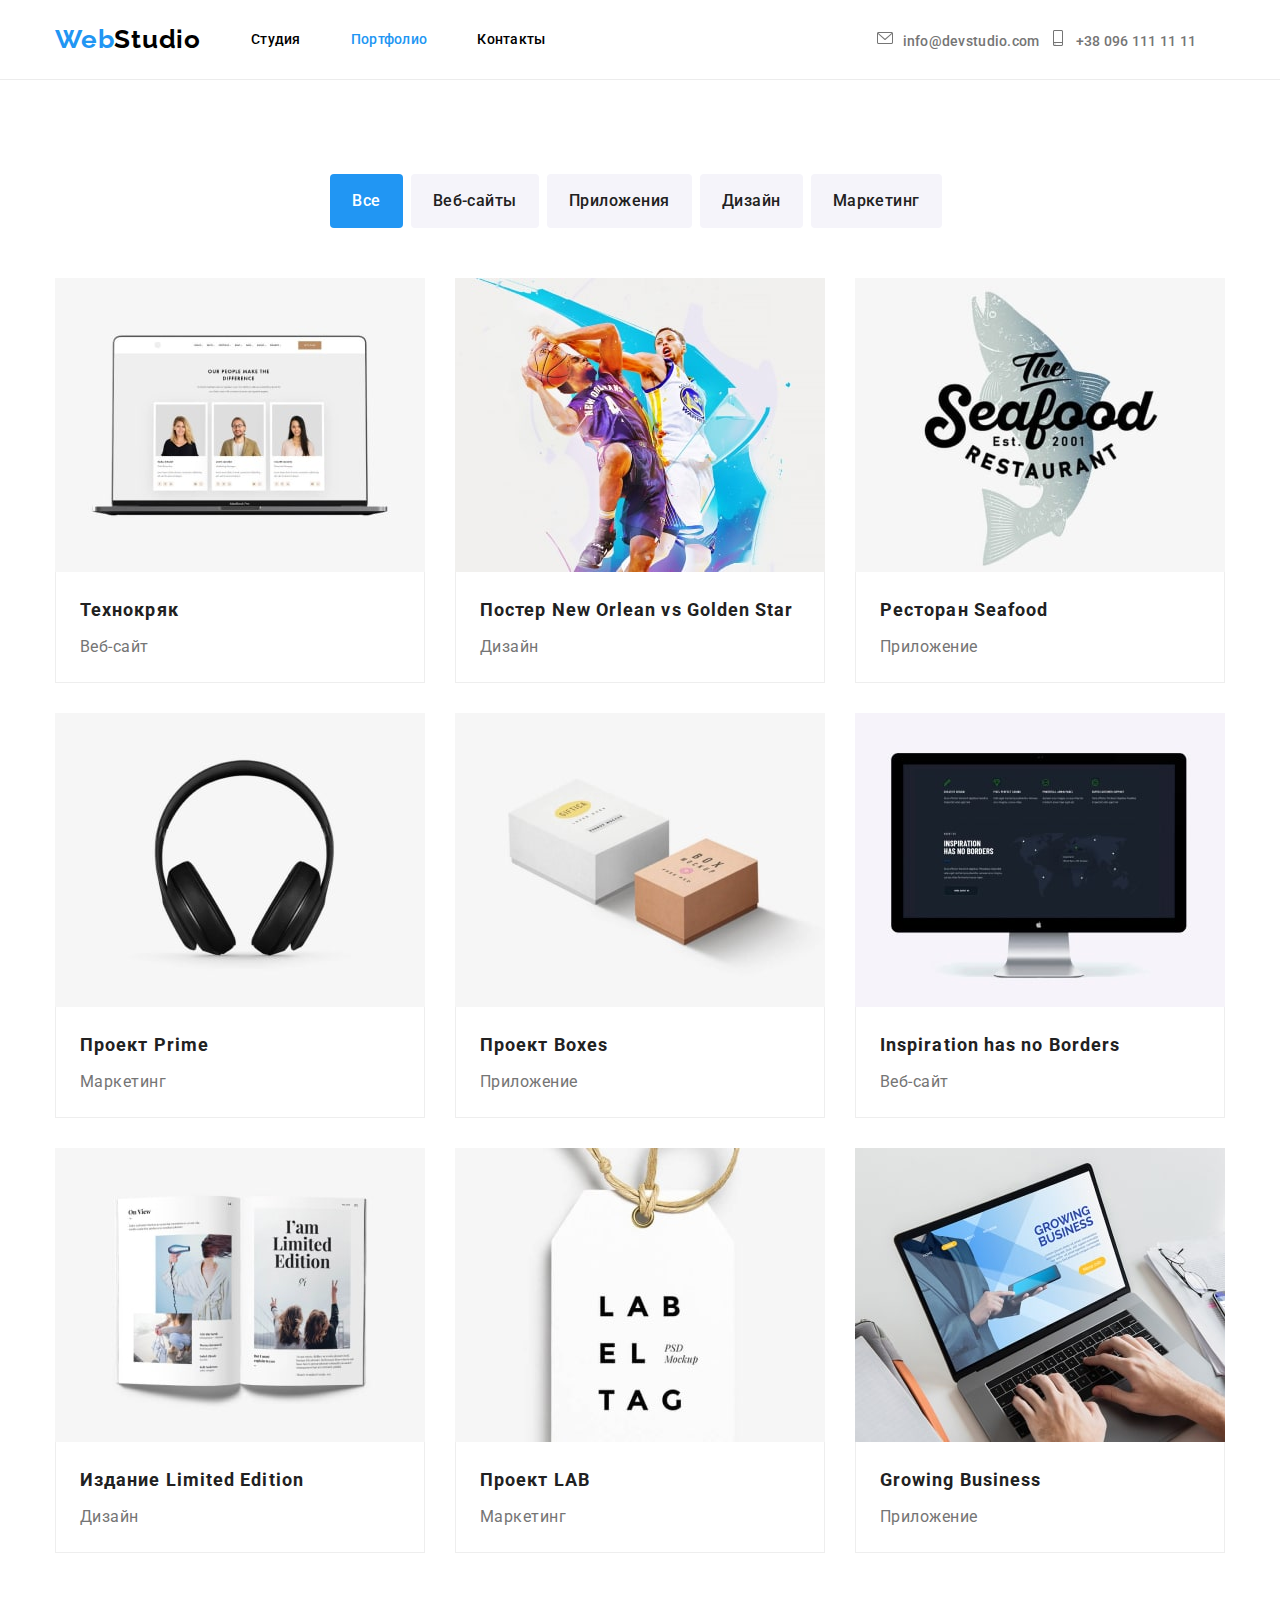
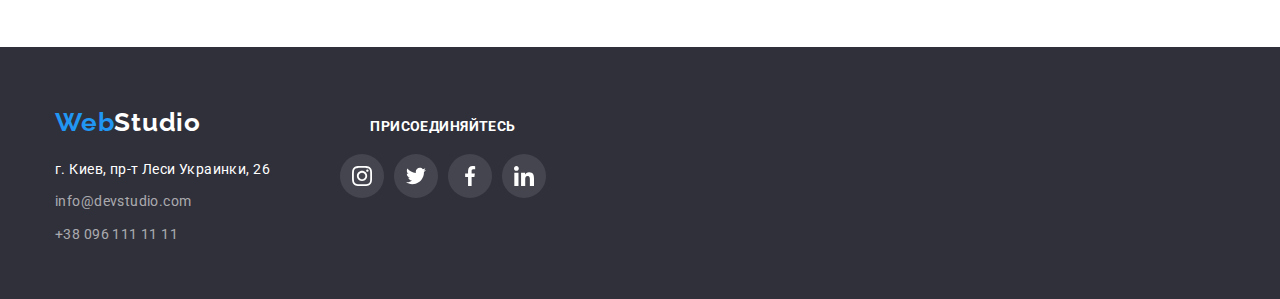
==== portfolio.html @ 9b5bcf2c "Add files via upload" ====
<!DOCTYPE html>
<html lang="ru">
  <head>
    <meta charset="UTF-8" />
    <meta http-equiv="X-UA-Compatible" content="IE=edge" />
    <meta name="viewport" content="width=device-width, initial-scale=1.0" />
    <title>Портфолио</title>
    <link rel="preconnect" href="https://fonts.googleapis.com" />
    <link rel="preconnect" href="https://fonts.gstatic.com" crossorigin />
    <link
      href="https://fonts.googleapis.com/css2?family=Raleway:wght@700&family=Roboto:wght@400;500;700;900&display=swap"
      rel="stylesheet"
    />
    <link
      rel="stylesheet"
      href="https://cdnjs.cloudflare.com/ajax/libs/modern-normalize/1.1.0/modern-normalize.min.css"
    />
    <link rel="stylesheet" href="CSS/style.css" />
  </head>

  <body>
    <header class="head-information">
    <div class="container head-container">
      <a href="" class="logo-link-header link"><span class="logo-first-part" lang="en">
          Web<span class="logo-second-part" lang="en">Studio</span>
      </a>
      <nav class="head-navigation">
        <ul class="head-list link">
          <li class="head-list-item">
            <a class="head-list-link link" href="./index.html">Студия</a>
          </li>
          <li class="head-list-item">
            <a class="head-list-link link current" href="./portfolio.html">Портфолио</a>
          </li>
          <li class="head-list-item">
            <a class="head-list-link link" href="">Контакты</a>
          </li>
        </ul>
      </nav>
      <ul class="head-right link">
        <li class="head-right-item">
          <a class="head-right-link link" href="mailto:info@devstudio.com">
            <svg class="head-right-social-icon" width="16" height="16">
              <use href="./images/sprite_images/icons.svg#icon-envelope"></use>
            </svg>info@devstudio.com
          </a>
        </li>
        <li class="head-right-item">
          <a class="head-right-link link" href="tel:+380961111111">
            <svg class="head-right-social-icon" width="16" height="16">
              <use href="./images/sprite_images/icons.svg#icon-smartphone"></use>
            </svg>+38 096 111 11 11</a>
        </li>
      </ul>
    </div>
  </header>
    <main>
      <section class="portfolio-main-part">
        <h1 class="Portfolio-main-title visually-hidden">Примеры проектов</h1>
        <div class="container">
          <ul class="portfolio-nav-list link">
            <li class="portfolio-nav-item">
              <button class="portfolio-button portfolio-button-active" type="button">Все</button>
            </li>
            <li class="portfolio-nav-item">
              <button class="portfolio-button button" type="button">Веб-сайты</button>
            </li>
            <li class="portfolio-nav-item">
              <button class="portfolio-button button" type="button">Приложения</button>
            </li>
            <li class="portfolio-nav-item">
              <button class="portfolio-button button" type="button">Дизайн</button>
            </li>
            <li class="portfolio-nav-item">
              <button class="portfolio-button button" type="button">Маркетинг</button>
            </li>
          </ul>
          <ul class="portfolio-examples-list link">
            <li class="portfolio-examples-item">
              <img
                src="./images/portfolio_images/img-1.jpg"
                width="370"
                height="294"
                alt="Ноутбук с проектом"
              />
              <div class="container portfolio-description-container">
              <h2 class="portfolio-examples-title">Технокряк</h2>
              <p class="portfolio-examples-text">Веб-сайт</p>
              </div>
            </li>
            <li class="portfolio-examples-item">
              <img
                src="./images/portfolio_images/img-2.jpg"
                width="370"
                height="294"
                alt="Момент матча"
              />
              <div class="container portfolio-description-container">
              <h2 class="portfolio-examples-title">
                Постер <span lang="en">New Orlean vs Golden Star</span>
              </h2>
              <p class="portfolio-examples-text">Дизайн</p>
              </div>
            </li>
            <li class="portfolio-examples-item">
              <img
                src="./images/portfolio_images/img-3.jpg"
                width="370"
                height="294"
                alt="Логотип с рыбой"
              />
              <div class="container portfolio-description-container">
              <h2 class="portfolio-examples-title">Ресторан <span lang="en">Seafood</span></h2>
              <p class="portfolio-examples-text">Приложение</p>
              </div>
            </li>
            <li class="portfolio-examples-item">
              <img
                src="./images/portfolio_images/img-4.jpg"
                width="370"
                height="294"
                alt="Фотография наушников"
              />
              <div class="container portfolio-description-container">
              <h2 class="portfolio-examples-title">Проект <span lang="en">Prime</span></h2>
              <p class="portfolio-examples-text">Маркетинг</p>
              </div>
            </li>
            <li class="portfolio-examples-item">
              <img
                src="./images/portfolio_images/img-5.jpg"
                width="370"
                height="294"
                alt="Фотография коробок"
              />
              <div class="container portfolio-description-container">
              <h2 class="portfolio-examples-title">Проект <span lang="en">Boxes</span></h2>
              <p class="portfolio-examples-text">Приложение</p>
              </div>
            </li>
            <li class="portfolio-examples-item">
              <img
                src="./images/portfolio_images/img-6.jpg"
                width="370"
                height="294"
                alt="Монитор с картой мира"
              />
              <div class="container portfolio-description-container">
              <h2 class="portfolio-examples-title" lang="en">Inspiration has no Borders</h2>
              <p class="portfolio-examples-text">Веб-сайт</p>
              </div>
            </li>
            <li class="portfolio-examples-item">
              <img
                src="./images/portfolio_images/img-7.jpg"
                width="370"
                height="294"
                alt="Разворот книги"
              />
              <div class="container portfolio-description-container">
              <h2 class="portfolio-examples-title">
                Издание <span lang="en">Limited Edition</span>
              </h2>
              <p class="portfolio-examples-text">Дизайн</p>
              </div>
            </li>
            <li class="portfolio-examples-item">
              <img
                src="./images/portfolio_images/img-8.jpg"
                width="370"
                height="294"
                alt="Фотография этикетки"
              />
              <div class="container portfolio-description-container">
              <h2 class="portfolio-examples-title">Проект <span lang="en">LAB</span></h2>
              <p class="portfolio-examples-text">Маркетинг</p>
              </div>
            </li>
            <li class="portfolio-examples-item">
              <img
                src="./images/portfolio_images/img-9.jpg"
                width="370"
                height="294"
                alt="Работа за ноутбуком"
              />
              <div class="container portfolio-description-container">
              <h2 class="portfolio-examples-title" lang="en">Growing Business</h2>
              <p class="portfolio-examples-text">Приложение</p>
              </div>
            </li>
          </ul>
        </div>
      </section>
    </main>
      <footer class="footer">
    <div class="container footer-container">
      <section class="footer-addresses">
        <div class="footer-addressess-part">
          <a href="" class="logo-link-footer link"><span class="logo-first-part-footer" lang="en">
              Web<span class="logo-second-part-footer" lang="en">Studio</span>
          </a>
          <address class="contacts">
            <ul class="contacts-list link">
              <li class="contact-list-item">
                <a class="contact-list-adress link" href="https://goo.gl/maps/caNGbkWrKr49V2LV8" target="_blank"
                  rel="noopener noreferrer">г. Киев, пр-т Леси Украинки, 26</a>
              </li>
              <li class="contact-list-item">
                <a class="contact-list-link link" href="mailto:info@devstudio.com">info@devstudio.com
                </a>
              </li>
              <li class="contact-list-item">
                <a class="contact-list-link link" href="tel:+380961111111">+38 096 111 11 11 </a>
              </li>
            </ul>
            </address>
            </div>
      </section>
    <section class="footer-social">
      <div class="footer-social-part">
        <h3 class="footer-social-title">Присоединяйтесь</h3>
        <ul class="footer-social-list link">
          <li class="footer-social-item">
            <a href="" class="footer-social-link">
              <svg class="footer-social-icon" width="20" height="20">
                <use href="./images/sprite_images/icons.svg#icon-instagram"></use>
              </svg>
            </a>
          </li>
          <li class="footer-social-item">
            <a href="" class="footer-social-link">
              <svg class="footer-social-icon" width="20" height="20">
                <use href="./images/sprite_images/icons.svg#icon-twitter"></use>
              </svg>
            </a>
          </li>
          <li class="footer-social-item">
            <a href="" class="footer-social-link">
              <svg class="footer-social-icon" width="20" height="20">
                <use href="./images/sprite_images/icons.svg#icon-facebook"></use>
              </svg>
            </a>
          </li>
          <li class="footer-social-item">
            <a href="" class="footer-social-link">
              <svg class="footer-social-icon" width="20" height="20">
                <use href="./images/sprite_images/icons.svg#icon-linkedin"></use>
              </svg>
            </a>
          </li>
        </ul>
      </div>
    </section>
    </div>
  </footer>
  </body>
</html>
---- CSS/style.css ----
:root {
  --header-menu-color: #212121;
  --header-contacts-color: #757575;
  --main-title-color: #ffffff;
  --secondary-title-color: #212121;
  --article-color: #757575;
  --button-text-color: #ffffff;
  --team-name-color: #212121;
  --team-text-color: #757575;
  --footer-adress-color: #ffffff;
  --portfolio-examples-title-color: #212121;
  --portfolio-examples-text-color: #757575;
  --accent-color: #2196f3;
  --title-background-color:#2f303a;
  --footer-contacts-color:rgba(255, 255, 255, 0.6);
;
}

p,
h1,
h2,
h3,
h4,
h5,
h6 {
  margin: 0;
}

ul {
  margin: 0;
  padding: 0;
  list-style: none;
}

button {
  cursor: pointer;
}

img {
  display: block;
}

.container {
  max-width: 1200px;
  padding-left: 15px;
  padding-right: 15px;
  margin: 0 auto;
}

body {
  font-family: 'Roboto', sans-serif;
  background-color: #ffffff;
}

.link {
  list-style-type: none;
  text-decoration: none;
}

/*---------------web-studio-style---------------*/

/*---------------header-style---------------*/

.head-list-link {
  font-weight: 500;
  font-size: 14px;
  line-height: 1.06;
  letter-spacing: 0.02em;
  color: var(--header-menu-color);
  color: inherit;
}

.head-list-link:hover,
.head-list-link:focus {
  color: var(--accent-color);
}

.contact-list-link:hover,
.contact-list-link:focus {
  color: var(--accent-color);
}



.logo-first-part {
  font-family: Raleway;
  font-style: normal;
  font-weight: bold;
  font-size: 26px;
  line-height: 1.19;
  letter-spacing: 0.03em;
  color: #2196f3;
}

.logo-second-part {
  font-family: Raleway;
  font-style: normal;
  font-weight: bold;
  font-size: 26px;
  line-height: 1.19;
  letter-spacing: 0.03em;
  color: #000000;
}

.logo-link-header{
  display: block;
  margin-right: 50px;
  margin-top: 24px;
  margin-bottom: 24px;
}

.head-right {
  font-weight: 500;
  font-size: 14px;
  line-height: 1.06;
  letter-spacing: 0.02em;
  color: var(--header-contacts-color);
}

.current {
  color: #2196f3;
}

.head-container{
  display: flex;
  align-items: center;
}

.head-list {
  display: flex;
}

.head-list-link{
  display: block;
  padding-bottom: 32px;
  padding-top: 32px;
}

.head-list-item {
  margin-right: 50px;
}

.head-list-item:last-child{
  margin-right: 0px;
}

.head-list{
  margin-right: 331px;
}

.head-right {
  display: flex;
  align-items: center;
}

.head-right-item{
  display: block;
  margin-right: 50px;
}

.head-right-link{
  padding-top: 32px;
  padding-bottom: 32px;
}

.head-right-link {
  color: var(--header-contacts-color);
}

.head-right-link:hover,
.head-right-link:focus {
  color: var(--accent-color);
}

.head-right-social-icon{
  margin-right: 10px;
}

.head-right-social-icon{
  fill: currentColor;
}

.head-right-link:hover .head-right-link-icon,
.head-right-link:focus .head-right-link-icon {
  color: var(--accent-color);
}

.head-right-item:first-child{
  margin-right: 10px;
}

.head-right-item:last-child{
  margin-right: 0px;
}

.head-information{
    border-bottom: 1px solid #ECECEC;
}

/*---------------main part style---------------*/

.hero-title {
  font-weight: 900;
  font-size: 44px;
  line-height: 1.36;
  text-align: center;
  width: 696px;
  height: 120px;
  letter-spacing: 0.06em;
  text-transform: uppercase;
  color: var(--main-title-color);
  margin: 0 auto 30px;
}

.hero-upper-information {
  padding-top: 200px ;
  padding-bottom: 200px;
  background-color: var(--title-background-color);
  background-image: linear-gradient(rgba(47, 48, 58, 0.4), rgba(47, 48, 58, 0.4)), url(../images/hero_images/header-background.jpg);
  background-repeat: no-repeat;
  background-position: center;
  background-size: cover;
}
/*---------------button-style---------------*/
.order-button {
  font-family: Roboto, sans-serif;
  font-weight: 700;
  font-size: 16px;
  line-height: 1.87;
  letter-spacing: 0.06em;
  color: var(--button-text-color);
  background-color: var(--accent-color);
  width: 200px;
  height: 50px;
  border: none;
  border-radius: 4px;
}

.btn{
  display: block;
  text-align: center;
  margin: 0 auto;
}
.order-button:hover,
.order-button:focus {
  color: var(--button-text-color);
  box-shadow: 0px 3px 1px rgba(0, 0, 0, 0.1), 0px 1px 2px rgba(0, 0, 0, 0.08),
  0px 2px 2px rgba(0, 0, 0, 0.12);
  cursor: pointer;
}



/*---------------feat-part-style---------------*/

.features-list-title {
  font-weight: bold;
  font-size: 14px;
  line-height: 1.06;
  letter-spacing: 0.03em;
  text-transform: uppercase;
  color: var(--secondary-title-color);
  margin-bottom: 10px;
}

.visually-hidden {
    position: absolute;
    width: 1px;
    height: 1px;
    margin: -1px;
    border: 0;
    padding: 0;
    white-space: nowrap;
    clip-path: inset(100%);
    clip: rect(0 0 0 0);
    overflow: hidden;
}

.features{
  padding-top: 94px;
  padding-bottom: 94px;
}

.features-list-text {
  font-weight: normal;
  font-size: 14px;
  line-height: 1.46;
  letter-spacing: 0.03em;
  color: var(--article-color);
}

.features-list {
  display: flex;
}

.features-item {
  margin-right: 30px;
  width: 270px;
}

.features-item:last-child{
  margin-right: 0px;
}

.fetures-icon{
    fill: #AFB1B8;
}

.features-icon-item{
    width: 100%;
  height: 100%;
  border: rgba(175, 177, 184, 1);
  display: flex;
  align-items: center;

}

.features-icon-link{
  border-top: 1px solid #F5F4FA;
  border-right: 1px solid #F5F4FA;
  border-left: 1px solid #F5F4FA;
  border-bottom: 1px solid #F5F4FA;
  padding: 25px 100px 25px 100px;
  margin-right: 30px;
  margin-bottom: 30px;
  border-radius: 4%;
    background-color: #F5F4FA;
}

.features-icon-link:last-child{
  margin-right: 0;
}

/*---------------performance-part-style---------------*/

.performance-title {
  align-items: center;
  margin-bottom: 50px;
}

.performance-list {
  display: flex;
}

.performance {
  padding-bottom: 94px;
}

.performance-item {
  margin-right: 30px;
}

.performance-item:last-child {
  margin-right: 0;
}

.performance-title {
  font-weight: bold;
  font-size: 36px;
  line-height: 1.16;
  text-align: center;
  letter-spacing: 0.03em;
  color: var(--secondary-title-color);
}

.team-title {
  font-weight: bold;
  font-size: 36px;
  line-height: 1.16;
  text-align: center;
  letter-spacing: 0.03em;
  color: var(--secondary-title-color);
}
/*------------------team-part--------------*/
.team-list-title {
  font-weight: 500;
  font-size: 16px;
  line-height: 1.18;
  letter-spacing: 0.03em;
  border: none;
  border-radius: 4px;
  color: var(--team-name-color);
}

.team-list-text {
  font-weight: normal;
  font-size: 16px;
  line-height: 1.18;
  letter-spacing: 0.03em;
  border: none;
  border-radius: 4px;
  color: var(--team-text-color);
}

.team-list-item {
  border: none;
  border-radius: 4px;
  background-color: #ffffff;
  box-shadow: 0px 3px 1px rgba(0, 0, 0, 0.1), 0px 1px 2px rgba(0, 0, 0, 0.08),
    0px 2px 2px rgba(0, 0, 0, 0.12);
}

.team {
  background-color: #f5f4fa;
  padding-top: 94px;
  padding-bottom: 94px;
}

.team-list {
  display: flex;
}

.team-title{
  margin-bottom: 50px;
}

.team-list {
  margin: -15px;
}

.team-list-item{
  margin: 15px;
}

.team-list-text{
  margin-bottom: 16px;
}

.team-description-container{
  text-align: center;
  padding: 30px 32px 30px 32px;
}

.team-list-title{
  margin-bottom: 10px;
}

.team-social-list{
  display: flex;
  justify-content: center;
}

.team-social-item{
  width: 44px;
  height: 44px;
  margin-right: 10px;
}

.team-social-item:last-child{
  margin-right: 0;
}

.team-social-link{
  width: 100%;
  height: 100%;
  border-radius: 50%;
  display: flex;
  align-items: center;
  justify-content: center;
  background-color: #ffffff;
}

.team-social-link:hover,
.team-social-link:focus{
  background-color: var(--accent-color);
}

.team-social-icon{
  fill: #AFB1B8;
}

.team-social-link:hover .team-social-icon,
.team-social-link:focus .team-social-icon{
  fill: var(--button-text-color);
}
/*---------------clients-part---------------*/

.regular-clients-section{
  padding-top: 94px;
  padding-bottom: 94px;
}

.clients-title{
  font-family: Roboto;
font-style: normal;
font-weight: bold;
font-size: 36px;
line-height: 42px;
text-align: center;
letter-spacing: 0.03em;
  text-align: center;
  margin-bottom: 50px;
}

.our-clients-icon{
    fill: #AFB1B8
}

.regular-clients-list{
  width: 100%;
  height: 100%;
  border: rgba(175, 177, 184, 1);
  display: flex;
  align-items: center;
  background-color: #ffffff;
  
}

.regular-clients-item{
  border-top: 1px solid #AFB1B8;
  border-right: 1px solid #AFB1B8;
  border-left: 1px solid #AFB1B8;
  border-bottom: 1px solid #AFB1B8;
  padding: 16px 32px 16px 32px;
  margin-right: 30px;
  border-radius: 4%;
}

.regular-clients-item:last-child{
  margin-right: 0;
}

.regular-clients-item:hover .our-clients-icon,
.regular-clients-item:focus .our-clients-icon{
  fill: var(--accent-color);
  border: var(--accent-color);
}

/*---------------footer-style---------------*/

.logo-first-part-footer {
  font-family: Raleway;
  font-style: normal;
  font-weight: bold;
  font-size: 26px;
  line-height: 1.19;
  letter-spacing: 0.03em;
  color: #2196f3;
}

.logo-second-part-footer {
  font-family: Raleway;
  font-style: normal;
  font-weight: bold;
  font-size: 26px;
  line-height: 1.19;
  letter-spacing: 0.03em;
  color: #ffffff;
}

.footer {
  font-family: 'Roboto', sans-serif;
  font-style: normal;
  background-color: #2f303a;
  height: 252px;
}
.contact-list-adress {
  font-family: 'Roboto', sans-serif;
  font-style: normal;
  font-weight: normal;
  font-size: 14px;
  line-height: 1.71;
  letter-spacing: 0.03em;
  color: var(--footer-adress-color);
  font-family: inherit;
}

.contact-list-link {
  font-family: 'Roboto', sans-serif;
  font-style: normal;
  font-weight: normal;
  font-size: 14px;
  line-height: 1.71;
  letter-spacing: 0.03em;
  color: var(--footer-contacts-color);
}

.contact-list-link:hover,
.contact-list-link:focus {
  color: var(--accent-color);
}

.contact-list-adress:hover,
.contact-list-adress:focus {
  color: var(--accent-color);
}

.footer-social-title{
font-family: Roboto;
font-style: normal;
font-weight: bold;
font-size: 14px;
line-height: 16px;
letter-spacing: 0.03em;
text-transform: uppercase;
}

.footer-container{
  display: flex;
  align-items: baseline;
}

.footer{
  padding-top: 60px;
  padding-bottom: 60px;
}

.logo-link-footer{
  display: block;
  margin-bottom: 20px;
}

.contact-list-item {
  margin-bottom: 9px;
}

.footer-addresses{
  margin-right: 70px;
}

.contact-list-item:last-child{
  margin-bottom: 0px;
}

.footer-social-title{
  text-align: center;
  color: #ffffff;
  margin-bottom: 20px;
}

.footer-social-list{
  display: flex;
  flex-direction: row;
}

.footer-social-title{
  align-items: baseline;
}

.footer-social-item{
  width: 44px;
  height: 44px;
  margin-right: 10px;
}

.footer-social-item:last-child{
  margin-right: 0;
}

.footer-social-link{
  width: 100%;
  height: 100%;
  border-radius: 50%;
  display: flex;
  align-items: center;
  justify-content: center;
  background-color: rgba(255, 255, 255, 0.1);
  
}

.footer-social-link:hover,
.footer-social-link:focus{
  background-color: var(--accent-color);
}

.footer-social-icon{
  fill: #ffffff;
}

.footer-social-link:hover .footer-social-icon,
.footer-social-link:focus .footer-social-icon{
  fill: var(--button-text-color);
}

/*---------------portfolio-style---------------*/
.portfolio-main-part{
  padding-top: 94px;
  padding-bottom: 94px;
}

.portfolio-nav-list {
  display: flex;
  justify-content: center;
  margin-bottom: 50px;
}

.portfolio-nav-item{
  margin-right: 8px;
}

.portfolio-button {
  font-family: Roboto, sans-serif;
  font-weight: 500;
  font-size: 16px;
  line-height: 2.62;
  text-align: center;
  letter-spacing: 0.03em;
  color: var(--secondary-title-color);
  background-color: #f5f4fa;
  border: none;
  border-radius: 4px;
    padding: 6px 22px;
}

.portfolio-button-active {
  color: #ffffff;
  background-color: var(--accent-color);
}
.portfolio-button:active {
  color: #ffffff;
  background-color: var(--accent-color);
  box-shadow: 0px 3px 1px rgba(0, 0, 0, 0.1), 0px 1px 2px rgba(0, 0, 0, 0.08),
    0px 2px 2px rgba(0, 0, 0, 0.12);
  cursor: pointer;
}

.portfolio-button:hover,
.portfolio-button:focus {
  color: #ffffff;
  background-color: var(--accent-color);
    box-shadow: 0px 3px 1px rgba(0, 0, 0, 0.1), 0px 1px 2px rgba(0, 0, 0, 0.08),
  0px 2px 2px rgba(0, 0, 0, 0.12);
  cursor: pointer;
}

/*---------------header-exact-as-previous------*/

.portfolio-examples-title {
  font-weight: bold;
  font-size: 18px;
  line-height: 2;
  letter-spacing: 0.06em;
  color: var(--portfolio-examples-title-color);
}

.portfolio-examples-text {
  font-weight: normal;
  font-size: 16px;
  line-height: 1.87;
  letter-spacing: 0.03em;
  color: var(--portfolio-examples-text-color);
}

.portfolio-examples-list {
  display: flex;
  flex-wrap: wrap;
}

.portfolio-examples-item:not(:nth-child(3n)) {
  margin-right: 30px;
}

.portfolio-examples-item:not(:nth-last-child(-n + 3)) {
  margin-bottom: 30px;
}

.portfolio-examples-item:hover,
.portfolio-examples-item:focus{
  box-shadow: 0px 3px 1px rgba(0, 0, 0, 0.1), 0px 1px 2px rgba(0, 0, 0, 0.08),
  0px 2px 2px rgba(0, 0, 0, 0.12);
  cursor: pointer;
}

.portfolio-description-container{
  padding: 20px 24px 20px 24px;
  border: 1px solid #eeeeee;
  border-top: 0;
}

.portfolio-examples-title{
  margin-bottom: 4px;
}

/*---------------footer exact as previous------*/
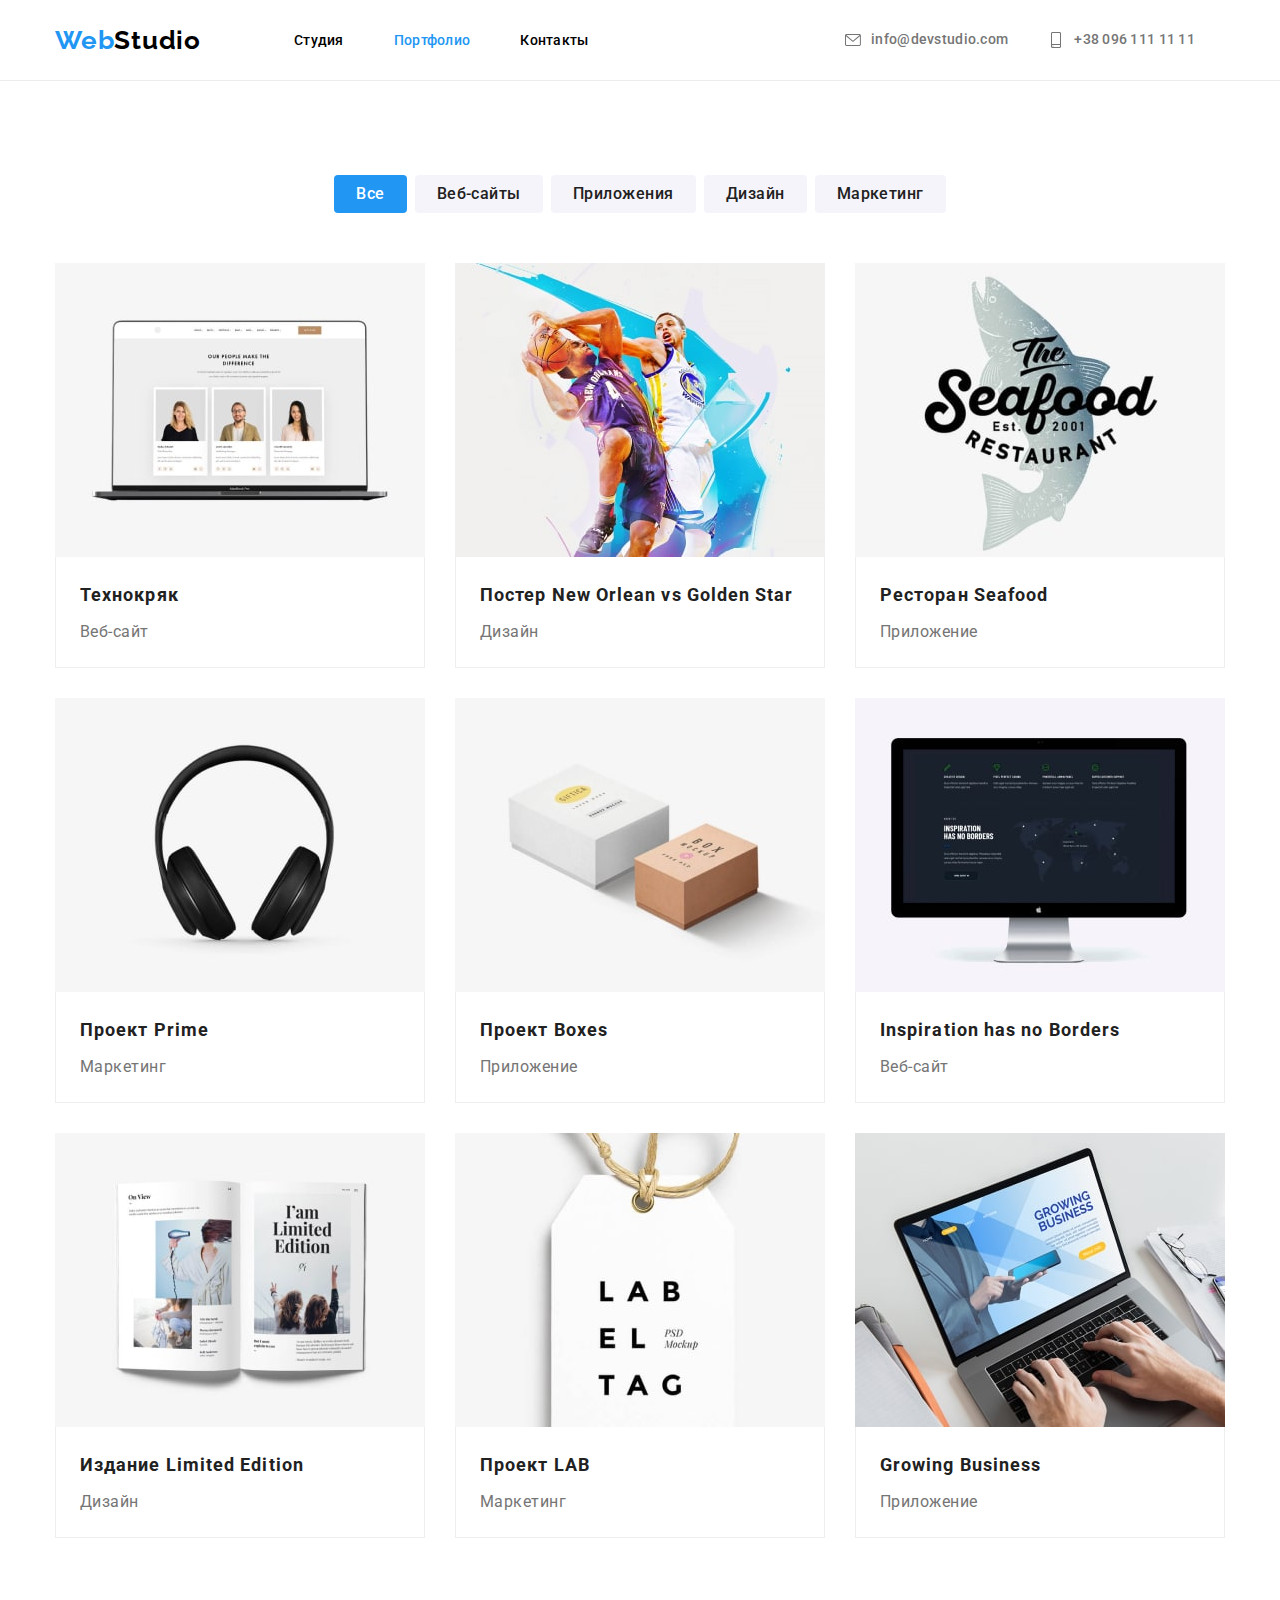
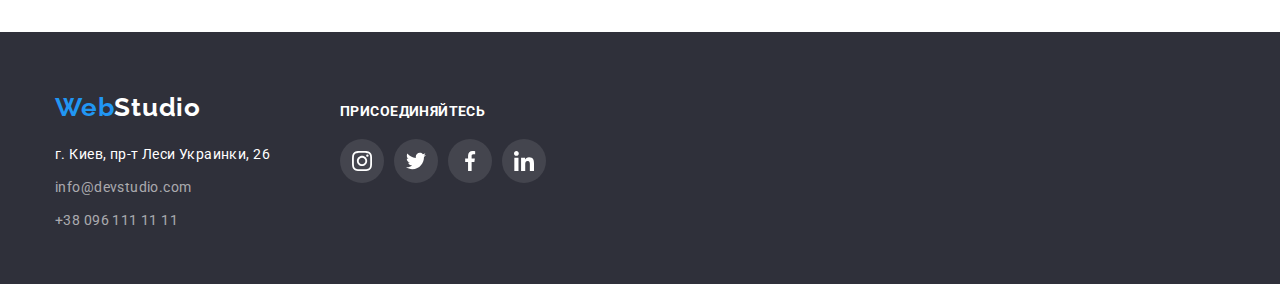
==== commit 1877e558: "Add files via upload" ====
--- a/portfolio.html
+++ b/portfolio.html
@@ -21,7 +21,7 @@
   <body>
     <header class="head-information">
     <div class="container head-container">
-      <a href="" class="logo-link-header link"><span class="logo-first-part" lang="en">
+      <a href="" class="logo-link-header link">
           Web<span class="logo-second-part" lang="en">Studio</span>
       </a>
       <nav class="head-navigation">
@@ -77,6 +77,7 @@
           </ul>
           <ul class="portfolio-examples-list link">
             <li class="portfolio-examples-item">
+              <a href="" class="portfolio-box link">
               <img
                 src="./images/portfolio_images/img-1.jpg"
                 width="370"
@@ -87,8 +88,10 @@
               <h2 class="portfolio-examples-title">Технокряк</h2>
               <p class="portfolio-examples-text">Веб-сайт</p>
               </div>
-            </li>
-            <li class="portfolio-examples-item">
+              </a>
+            </li>
+            <li class="portfolio-examples-item">
+              <a href="" class="portfolio-box link">
               <img
                 src="./images/portfolio_images/img-2.jpg"
                 width="370"
@@ -101,8 +104,10 @@
               </h2>
               <p class="portfolio-examples-text">Дизайн</p>
               </div>
-            </li>
-            <li class="portfolio-examples-item">
+              </a>
+            </li>
+            <li class="portfolio-examples-item">
+              <a href="" class="portfolio-box link">
               <img
                 src="./images/portfolio_images/img-3.jpg"
                 width="370"
@@ -113,8 +118,10 @@
               <h2 class="portfolio-examples-title">Ресторан <span lang="en">Seafood</span></h2>
               <p class="portfolio-examples-text">Приложение</p>
               </div>
-            </li>
-            <li class="portfolio-examples-item">
+              </a>
+            </li>
+            <li class="portfolio-examples-item">
+              <a href="" class="portfolio-box link">
               <img
                 src="./images/portfolio_images/img-4.jpg"
                 width="370"
@@ -125,8 +132,10 @@
               <h2 class="portfolio-examples-title">Проект <span lang="en">Prime</span></h2>
               <p class="portfolio-examples-text">Маркетинг</p>
               </div>
-            </li>
-            <li class="portfolio-examples-item">
+              </a>
+            </li>
+            <li class="portfolio-examples-item">
+              <a href="" class="portfolio-box link">
               <img
                 src="./images/portfolio_images/img-5.jpg"
                 width="370"
@@ -137,8 +146,10 @@
               <h2 class="portfolio-examples-title">Проект <span lang="en">Boxes</span></h2>
               <p class="portfolio-examples-text">Приложение</p>
               </div>
-            </li>
-            <li class="portfolio-examples-item">
+              </a>
+            </li>
+            <li class="portfolio-examples-item">
+              <a href="" class="portfolio-box link">
               <img
                 src="./images/portfolio_images/img-6.jpg"
                 width="370"
@@ -149,8 +160,10 @@
               <h2 class="portfolio-examples-title" lang="en">Inspiration has no Borders</h2>
               <p class="portfolio-examples-text">Веб-сайт</p>
               </div>
-            </li>
-            <li class="portfolio-examples-item">
+              </a>
+            </li>
+            <li class="portfolio-examples-item">
+              <a href="" class="portfolio-box link">
               <img
                 src="./images/portfolio_images/img-7.jpg"
                 width="370"
@@ -163,8 +176,10 @@
               </h2>
               <p class="portfolio-examples-text">Дизайн</p>
               </div>
-            </li>
-            <li class="portfolio-examples-item">
+              </a>
+            </li>
+            <li class="portfolio-examples-item">
+              <a href="" class="portfolio-box link">
               <img
                 src="./images/portfolio_images/img-8.jpg"
                 width="370"
@@ -175,8 +190,10 @@
               <h2 class="portfolio-examples-title">Проект <span lang="en">LAB</span></h2>
               <p class="portfolio-examples-text">Маркетинг</p>
               </div>
-            </li>
-            <li class="portfolio-examples-item">
+              </a>
+            </li>
+            <li class="portfolio-examples-item">
+              <a href="" class="portfolio-box link">
               <img
                 src="./images/portfolio_images/img-9.jpg"
                 width="370"
@@ -187,6 +204,7 @@
               <h2 class="portfolio-examples-title" lang="en">Growing Business</h2>
               <p class="portfolio-examples-text">Приложение</p>
               </div>
+              </a>
             </li>
           </ul>
         </div>
@@ -196,7 +214,7 @@
     <div class="container footer-container">
       <section class="footer-addresses">
         <div class="footer-addressess-part">
-          <a href="" class="logo-link-footer link"><span class="logo-first-part-footer" lang="en">
+          <a href="" class="logo-link-footer link">
               Web<span class="logo-second-part-footer" lang="en">Studio</span>
           </a>
           <address class="contacts">
--- a/CSS/style.css
+++ b/CSS/style.css
@@ -82,7 +82,7 @@
 
 
 
-.logo-first-part {
+.logo-link-header {
   font-family: Raleway;
   font-style: normal;
   font-weight: bold;
@@ -104,15 +104,15 @@
 
 .logo-link-header{
   display: block;
-  margin-right: 50px;
-  margin-top: 24px;
-  margin-bottom: 24px;
+  margin-right: 93px;
+  padding-top: 24px;
+  padding-bottom: 24px;
 }
 
 .head-right {
   font-weight: 500;
   font-size: 14px;
-  line-height: 1.06;
+  line-height: 1.14;
   letter-spacing: 0.02em;
   color: var(--header-contacts-color);
 }
@@ -144,8 +144,8 @@
   margin-right: 0px;
 }
 
-.head-list{
-  margin-right: 331px;
+.head-navigation{
+  margin-right: auto;
 }
 
 .head-right {
@@ -154,8 +154,8 @@
 }
 
 .head-right-item{
-  display: block;
-  margin-right: 50px;
+  display: flex;
+  align-items: center;
 }
 
 .head-right-link{
@@ -163,6 +163,10 @@
   padding-bottom: 32px;
 }
 
+.head-right-link:not(:nth-child(2n)){
+  margin-right: 30px;
+}
+
 .head-right-link {
   color: var(--header-contacts-color);
 }
@@ -174,10 +178,8 @@
 
 .head-right-social-icon{
   margin-right: 10px;
-}
-
-.head-right-social-icon{
-  fill: currentColor;
+  vertical-align: middle;
+    fill: currentColor;
 }
 
 .head-right-link:hover .head-right-link-icon,
@@ -219,7 +221,7 @@
   background-image: linear-gradient(rgba(47, 48, 58, 0.4), rgba(47, 48, 58, 0.4)), url(../images/hero_images/header-background.jpg);
   background-repeat: no-repeat;
   background-position: center;
-  background-size: cover;
+  background-size: 1600px;
 }
 /*---------------button-style---------------*/
 .order-button {
@@ -256,7 +258,7 @@
 .features-list-title {
   font-weight: bold;
   font-size: 14px;
-  line-height: 1.06;
+  line-height: 1.14;
   letter-spacing: 0.03em;
   text-transform: uppercase;
   color: var(--secondary-title-color);
@@ -284,7 +286,7 @@
 .features-list-text {
   font-weight: normal;
   font-size: 14px;
-  line-height: 1.46;
+  line-height: 1.71;
   letter-spacing: 0.03em;
   color: var(--article-color);
 }
@@ -294,8 +296,8 @@
 }
 
 .features-item {
+  width: 270px;
   margin-right: 30px;
-  width: 270px;
 }
 
 .features-item:last-child{
@@ -306,30 +308,30 @@
     fill: #AFB1B8;
 }
 
+.features-icon {
+  border: rgba(175, 177, 184, 1);
+}
+
+.social-icon-container{
+  display: flex;
+  justify-content: center;
+  align-items: center;
+  height: 120px;
+}
+
 .features-icon-item{
-    width: 100%;
-  height: 100%;
-  border: rgba(175, 177, 184, 1);
-  display: flex;
-  align-items: center;
-
-}
-
-.features-icon-link{
-  border-top: 1px solid #F5F4FA;
-  border-right: 1px solid #F5F4FA;
-  border-left: 1px solid #F5F4FA;
-  border-bottom: 1px solid #F5F4FA;
-  padding: 25px 100px 25px 100px;
+  /*border: 1px solid #F5F4FA;*/
   margin-right: 30px;
   margin-bottom: 30px;
   border-radius: 4%;
-    background-color: #F5F4FA;
-}
-
-.features-icon-link:last-child{
+  background-color: #F5F4FA;
+}
+
+.features-icon-item:last-child{
   margin-right: 0;
 }
+
+
 
 /*---------------performance-part-style---------------*/
 
@@ -493,13 +495,12 @@
 }
 
 .our-clients-icon{
-    fill: #AFB1B8
+    fill: #AFB1B8;
 }
 
 .regular-clients-list{
   width: 100%;
   height: 100%;
-  border: rgba(175, 177, 184, 1);
   display: flex;
   align-items: center;
   background-color: #ffffff;
@@ -507,28 +508,33 @@
 }
 
 .regular-clients-item{
-  border-top: 1px solid #AFB1B8;
-  border-right: 1px solid #AFB1B8;
-  border-left: 1px solid #AFB1B8;
-  border-bottom: 1px solid #AFB1B8;
-  padding: 16px 32px 16px 32px;
   margin-right: 30px;
-  border-radius: 4%;
 }
 
 .regular-clients-item:last-child{
   margin-right: 0;
 }
 
-.regular-clients-item:hover .our-clients-icon,
-.regular-clients-item:focus .our-clients-icon{
+.regular-clients-link{
+  display: flex;
+  justify-content: center;
+  align-items: center;
+  width: 170px;
+  height: 92px;
+  border: 1px solid #AFB1B8;
+  border-radius: 4%;
+}
+
+
+.regular-clients-link:hover .our-clients-icon,
+.regular-clients-link:focus .our-clients-icon{
   fill: var(--accent-color);
-  border: var(--accent-color);
+  border-color: var(--accent-color);
 }
 
 /*---------------footer-style---------------*/
 
-.logo-first-part-footer {
+.logo-link-footer {
   font-family: Raleway;
   font-style: normal;
   font-weight: bold;
@@ -634,7 +640,8 @@
 }
 
 .footer-social-title{
-  align-items: baseline;
+  display: flex;
+  align-items: flex-start;
 }
 
 .footer-social-item{
@@ -688,18 +695,22 @@
   margin-right: 8px;
 }
 
+.portfolio-nav-item:last-child{
+  margin-right: 0;
+}
+
 .portfolio-button {
   font-family: Roboto, sans-serif;
   font-weight: 500;
   font-size: 16px;
-  line-height: 2.62;
+  line-height: 1.62;
   text-align: center;
   letter-spacing: 0.03em;
   color: var(--secondary-title-color);
   background-color: #f5f4fa;
   border: none;
   border-radius: 4px;
-    padding: 6px 22px;
+  padding: 6px 22px;
 }
 
 .portfolio-button-active {
@@ -754,10 +765,15 @@
   margin-bottom: 30px;
 }
 
-.portfolio-examples-item:hover,
-.portfolio-examples-item:focus{
-  box-shadow: 0px 3px 1px rgba(0, 0, 0, 0.1), 0px 1px 2px rgba(0, 0, 0, 0.08),
-  0px 2px 2px rgba(0, 0, 0, 0.12);
+.portfolio-box{
+  display: inline-block;
+}
+
+.portfolio-box:hover ,
+.portfolio-box:focus-within {
+  box-shadow:  0px 1px 1px rgba(0, 0, 0, 0.12), 
+  0px 4px 4px rgba(0, 0, 0, 0.06), 
+  1px 4px 6px rgba(0, 0, 0, 0.16);
   cursor: pointer;
 }
 
